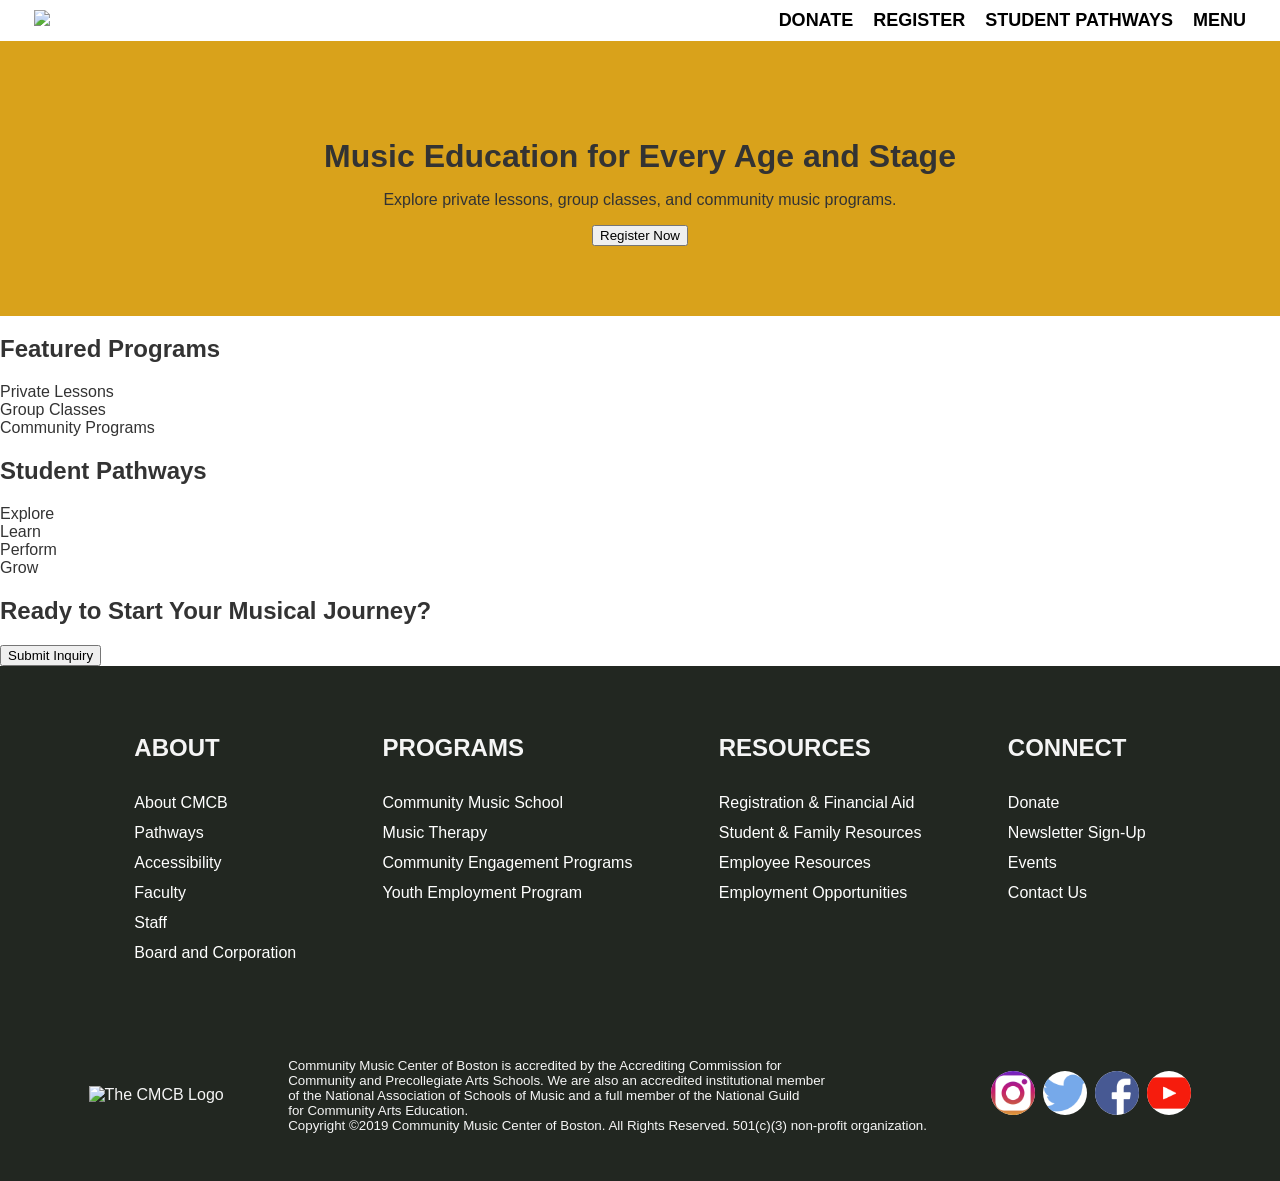
==== index.html @ e3b74921 "removed <" ====
<!DOCTYPE html>
<html lang="en">

<head>
  <meta charset="UTF-8">
  <meta name="viewport" content="width=device-width, initial-scale=1.0">
  <link rel="stylesheet" href="./style.css">
  <link rel="stylesheet" href="./common.css">

  <nav class="nav" id="nav">
    <a href="#home"> <img id="logo" src="https://cmcb.org/wp-content/uploads/2020/09/cmcb-logo-black.svg"></a>

    <div id="nav-btns">
      <a href="#menu-item-1">Donate</a>
      <a href="#menu-item-2">Register</a>
      <a href="#menu-item-3">Student Pathways</a>
      <a href="#menu-item-3">Menu</a>

      <a href="#" id="menu-toggle">
        <div class="menu-toggle__bar1"></div>
        <div class="menu-toggle__bar2"></div>
        <div class="menu-toggle__bar3"></div>
      </a>
      <script src="script.js"></script>

    </div>
    </nav>

    <header class="hero">
      <h2>Music Education for Every Age and Stage</h2>
      <p>Explore private lessons, group classes, and community music programs.</p>
      <button>Register Now</button>
    </header>

    <section class="programs">
      <h2>Featured Programs</h2>
      <div class="card-container">
        <div class="card">Private Lessons</div>
        <div class="card">Group Classes</div>
        <div class="card">Community Programs</div>
      </div>
    </section>

    <section class="pathways">
      <h2>Student Pathways</h2>
      <div class="card-container">
        <div class="card">Explore</div>
        <div class="card">Learn</div>
        <div class="card">Perform</div>
        <div class="card">Grow</div>
      </div>
    </section>

    <section class="cta">
      <h2>Ready to Start Your Musical Journey?</h2>
      <button>Submit Inquiry</button>
    </section>

    <footer>
    <div id="more-links">
      <div id="about-section">
        <h2> About </h2>
        <a href="https://cmcb.org/about/"> About CMCB </a>
        <a href="https://cmcb.org/student-pathways/"> Pathways </a>
        <a href="https://cmcb.org/about/accessibility/"> Accessibility </a>
        <a href="https://cmcb.org/about/faculty-staff/"> Faculty </a>
        <a href="https://cmcb.org/about/staff/"> Staff </a>
        <a href="https://cmcb.org/about/board-and-corporation/"> Board and Corporation </a>
      </div>
      <div id="programs-section">
        <h2> Programs </h2>
        <a href="https://cmcb.org/community-music-school/"> Community Music School </a>
        <a href="https://cmcb.org/programs/music-therapy/"> Music Therapy </a>
        <a href="https://cmcb.org/community-engagement-programs/"> Community Engagement Programs </a>
        <a href="https://cmcb.org/about/youth-employment-program/"> Youth Employment Program </a>

      </div>
      <div id="resources-section">
        <h2> Resources </h2>
        <a href="https://cmcb.org/how-to-register/"> Registration & Financial Aid </a>
        <a href="https://cmcb.org/student-resources/"> Student & Family Resources </a>
        <a href="https://cmcb.org/employee-resources/"> Employee Resources </a>
        <a href="https://cmcb.org/about/employment-opportunities/"> Employment Opportunities </a>

      </div>
      <div id="connect-section">
        <h2> Connect </h2>
        <a href="https://cmcb.org/donate/"> Donate </a>
        <a href="https://cmcb.org/sign-up-for-updates/"> Newsletter Sign-Up </a>
        <a href="https://cmcb.org/events/"> Events </a>
        <a href="#"> Contact Us </a>

      </div>
    </div>

    <div id="credits">

      <img src="https://cmcb.org/wp-content/uploads/2020/04/cmcb-logo-small.svg" alt="The CMCB Logo">

      <small> Community Music Center of Boston is accredited by the Accrediting Commission for <br>
        Community and Precollegiate Arts Schools. We are also an accredited institutional member<br>
        of the National Association of Schools of Music and a full member of the National Guild <br>
        for Community Arts Education. <br>Copyright ©2019 Community Music Center of Boston.
        All Rights Reserved. 501(c)(3) non-profit organization.
      </small>

      <div id="socials">
        <a href="https://www.instagram.com/communitymusiccenterofboston/"><img id="social-img"
            src="/media/instagram.png"></a>
        <a href="https://twitter.com/cmcbdotorg"><img id="social-img" src="/media/twitter.png"> </a>
        <a href="https://www.facebook.com/communitymusiccenter/"><img id="social-img" src="/media/facebook.png"></a>
        <a href="https://www.youtube.com/channel/UCOcVkq0OgqxA2od_qHH-iSg"><img id="social-img"
            src="/media/youtube.png"></a>
      </div>
    </div>
  </footer>

    <title>Document</title>
</head>

<body>

</body>
</html>
---- style.css ----
body {
  margin: 0;
  font-family: Arial, sans-serif;
  color: #333;
  background-color: white;
}

/* Hero Section */
.hero {
  background-color: #D9A21B;
  text-align: center;
  padding: 70px 20px;
}

.hero h2 {
  font-size: 32px;
  margin-bottom: 15px;
}
---- common.css ----
/* nav bar */
#logo {
  width: 353px;
}

.nav {
  padding: 0px 24px;
  overflow: hidden;
  display: flex;
  justify-content: space-between;
  align-items: center;
}

#nav-btns {
  display: flex;
}

.nav a {
  float: left;
  margin: 10px;
  display: block;
  color: black;
  text-decoration: none;
  font-weight: bold;
  text-transform: uppercase;
  font-size: large;
}

.nav #menu-toggle {
  display: none;
}

/* footer */
footer {
  background-color: #222721;
  color: whitesmoke;
  padding: 48px;
  display: flex;
  flex-direction: column;
  gap: 96px;
}

#more-links {
  display: flex;
  flex-direction: row;
  justify-content: space-evenly;
}

#more-links h2 {
  text-transform: uppercase;
}

#more-links a {
  text-decoration: none;
  color: white;
}

#about-section,
#programs-section,
#resources-section,
#connect-section {
  display: flex;
  flex-direction: column;
  gap: 12px
}

#credits {
  display: flex;
  justify-content: space-evenly;
  align-items: center;
  gap: 24px;
}

#socials {
  display: flex;
  gap: 8px;
}

#social-img {
  width: 44px;
  height: 44px;
  object-fit: scale-down;
  border-radius: 100px;
  background-color: white;
}
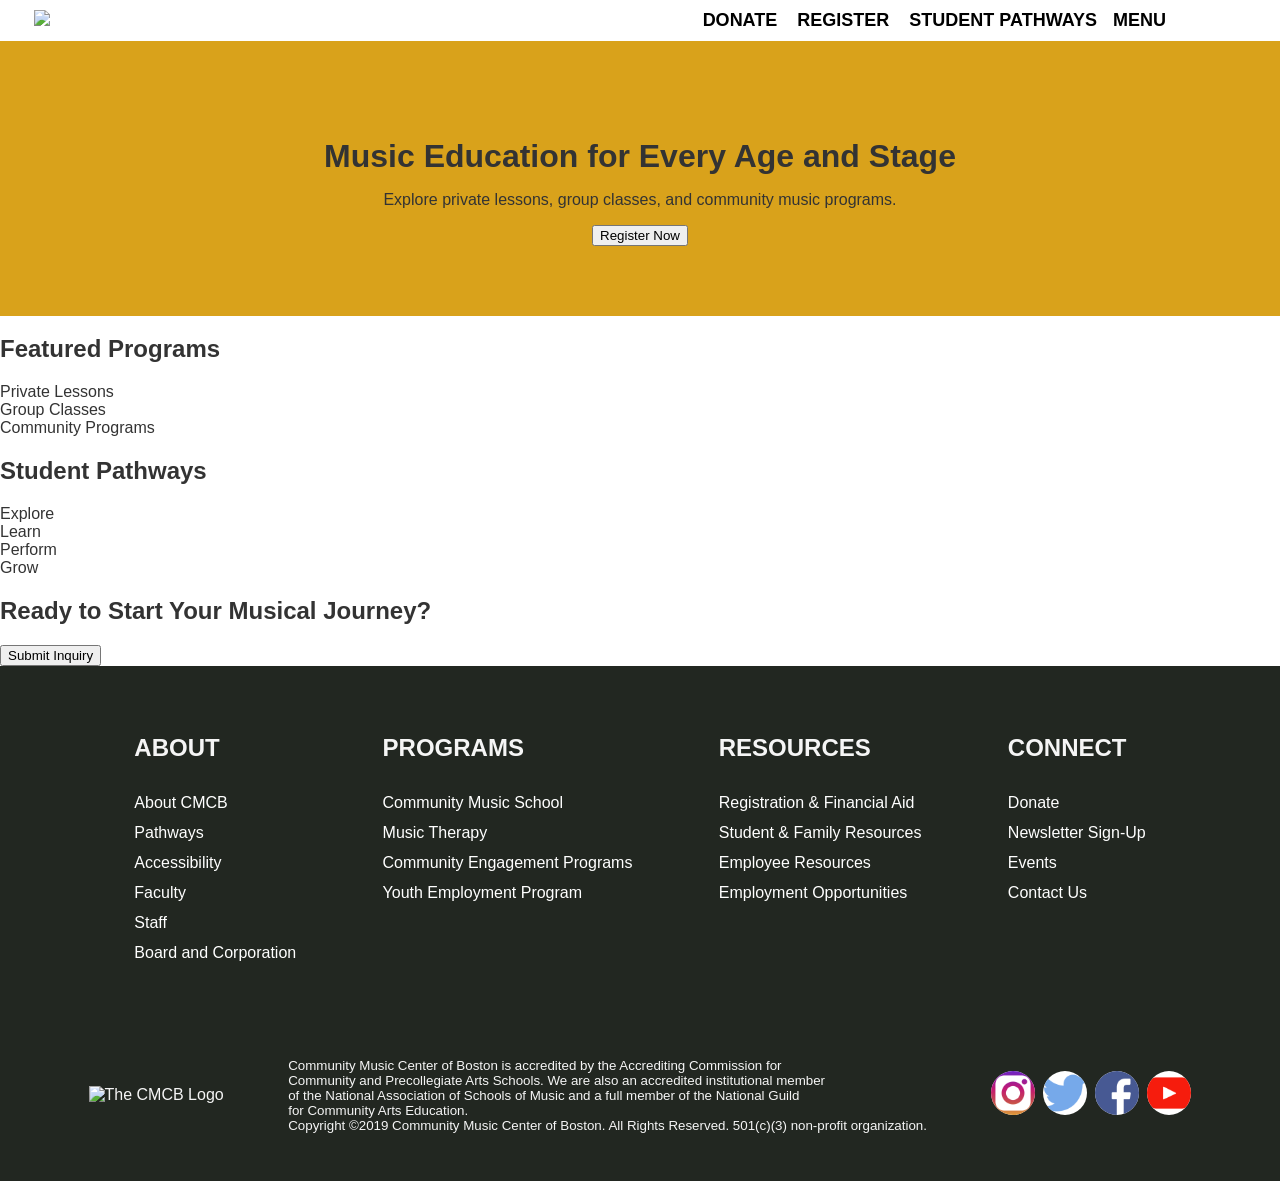
==== commit 79bb393a: "updated navbar to include pop-up menu, updated index.html, script.js, and style sheets" ====
--- a/index.html
+++ b/index.html
@@ -8,55 +8,69 @@
   <link rel="stylesheet" href="./common.css">
 
   <nav class="nav" id="nav">
-    <a href="#home"> <img id="logo" src="https://cmcb.org/wp-content/uploads/2020/09/cmcb-logo-black.svg"></a>
+    <a href="index.html"> <img id="logo" src="https://cmcb.org/wp-content/uploads/2020/09/cmcb-logo-black.svg"></a>
 
     <div id="nav-btns">
-      <a href="#menu-item-1">Donate</a>
-      <a href="#menu-item-2">Register</a>
-      <a href="#menu-item-3">Student Pathways</a>
-      <a href="#menu-item-3">Menu</a>
+      <a href="https://cmcb.org/donate/" target="_blank">Donate</a>
+      <a href="https://cmcb.org/community-music-school/" target="_blank">Register</a>
+      <a href="https://cmcb.org/student-pathways/" target="_blank">Student Pathways</a>
 
-      <a href="#" id="menu-toggle">
+      <!-- Desktop Menu Button-->
+      <button id="desktop-menu-toggle" class="desktop-menu-btn">Menu</button>
+
+      <!--Mobile Menu Button-->
+      <button id="mobile-menu-toggle" class="hamburger">
         <div class="menu-toggle__bar1"></div>
         <div class="menu-toggle__bar2"></div>
         <div class="menu-toggle__bar3"></div>
-      </a>
-      <script src="script.js"></script>
+      </button>
+    </div>
+  </nav>
 
+  <!--Pop-Up Navigation-->
+  <div id="pop-up-menu">
+    <a href="https://cmcb.org/about/">About</a>
+
+    <a href="https://cmcb.org/community-music-school/">Programs</a>
+
+    <a href="https://cmcb.org/events/">Events</a>
+
+    <a href="contact.html">Connect</a>
+
+    <a href="https://cmcb.org/donate/">Support</a>
+  </div>
+
+  <header class="hero">
+    <h2>Music Education for Every Age and Stage</h2>
+    <p>Explore private lessons, group classes, and community music programs.</p>
+    <button>Register Now</button>
+  </header>
+
+  <section class="programs">
+    <h2>Featured Programs</h2>
+    <div class="card-container">
+      <div class="card">Private Lessons</div>
+      <div class="card">Group Classes</div>
+      <div class="card">Community Programs</div>
     </div>
-    </nav>
+  </section>
 
-    <header class="hero">
-      <h2>Music Education for Every Age and Stage</h2>
-      <p>Explore private lessons, group classes, and community music programs.</p>
-      <button>Register Now</button>
-    </header>
+  <section class="pathways">
+    <h2>Student Pathways</h2>
+    <div class="card-container">
+      <div class="card">Explore</div>
+      <div class="card">Learn</div>
+      <div class="card">Perform</div>
+      <div class="card">Grow</div>
+    </div>
+  </section>
 
-    <section class="programs">
-      <h2>Featured Programs</h2>
-      <div class="card-container">
-        <div class="card">Private Lessons</div>
-        <div class="card">Group Classes</div>
-        <div class="card">Community Programs</div>
-      </div>
-    </section>
+  <section class="cta">
+    <h2>Ready to Start Your Musical Journey?</h2>
+    <button>Submit Inquiry</button>
+  </section>
 
-    <section class="pathways">
-      <h2>Student Pathways</h2>
-      <div class="card-container">
-        <div class="card">Explore</div>
-        <div class="card">Learn</div>
-        <div class="card">Perform</div>
-        <div class="card">Grow</div>
-      </div>
-    </section>
-
-    <section class="cta">
-      <h2>Ready to Start Your Musical Journey?</h2>
-      <button>Submit Inquiry</button>
-    </section>
-
-    <footer>
+  <footer>
     <div id="more-links">
       <div id="about-section">
         <h2> About </h2>
@@ -114,11 +128,14 @@
       </div>
     </div>
   </footer>
+  <script src="script.js"></script>
 
-    <title>Document</title>
+
+  <title>Document</title>
 </head>
 
 <body>
 
 </body>
+
 </html>
--- a/common.css
+++ b/common.css
@@ -9,6 +9,7 @@
   display: flex;
   justify-content: space-between;
   align-items: center;
+  margin-right: 72px;
 }
 
 #nav-btns {
@@ -26,8 +27,61 @@
   font-size: large;
 }
 
-.nav #menu-toggle {
-  display: none;
+.nav a:hover {
+  color: #0d7fc0;
+}
+
+#desktop-menu-toggle {
+  display: block;
+  background: none;
+  border: none;
+  font-size: large;
+  font-weight: bold;
+  text-transform: uppercase;
+  cursor: pointer;
+}
+
+#mobile-menu-toggle {
+  display: block;
+  background: none;
+  border: none;
+  cursor: pointer;
+}
+
+/* Popup menu */
+#pop-up-menu {
+  position: fixed;
+  top: 90px;
+  right: 20px;
+  width: 240px;
+  background: white;
+  box-shadow: 0 8px 20px rgba(0,0,0,.2);
+  display: flex;
+  flex-direction: column;
+  padding: 20px;
+  gap: 16px;
+  z-index: 1000;
+  opacity: 0;
+  visibility: hidden;
+  transform: translateY(-10px);
+  transition: all .3s ease;
+}
+
+#pop-up-menu.open {
+  opacity: 1;
+  visibility: visible;
+  transform: translateY(0);
+}
+
+#pop-up-menu a {
+  text-decoration: none;
+  color: black;
+  font-weight: bold;
+  text-transform: uppercase;
+}
+
+#pop-up-menu a:hover {
+  color: #0d7fc0;
 }
 
 /* footer */
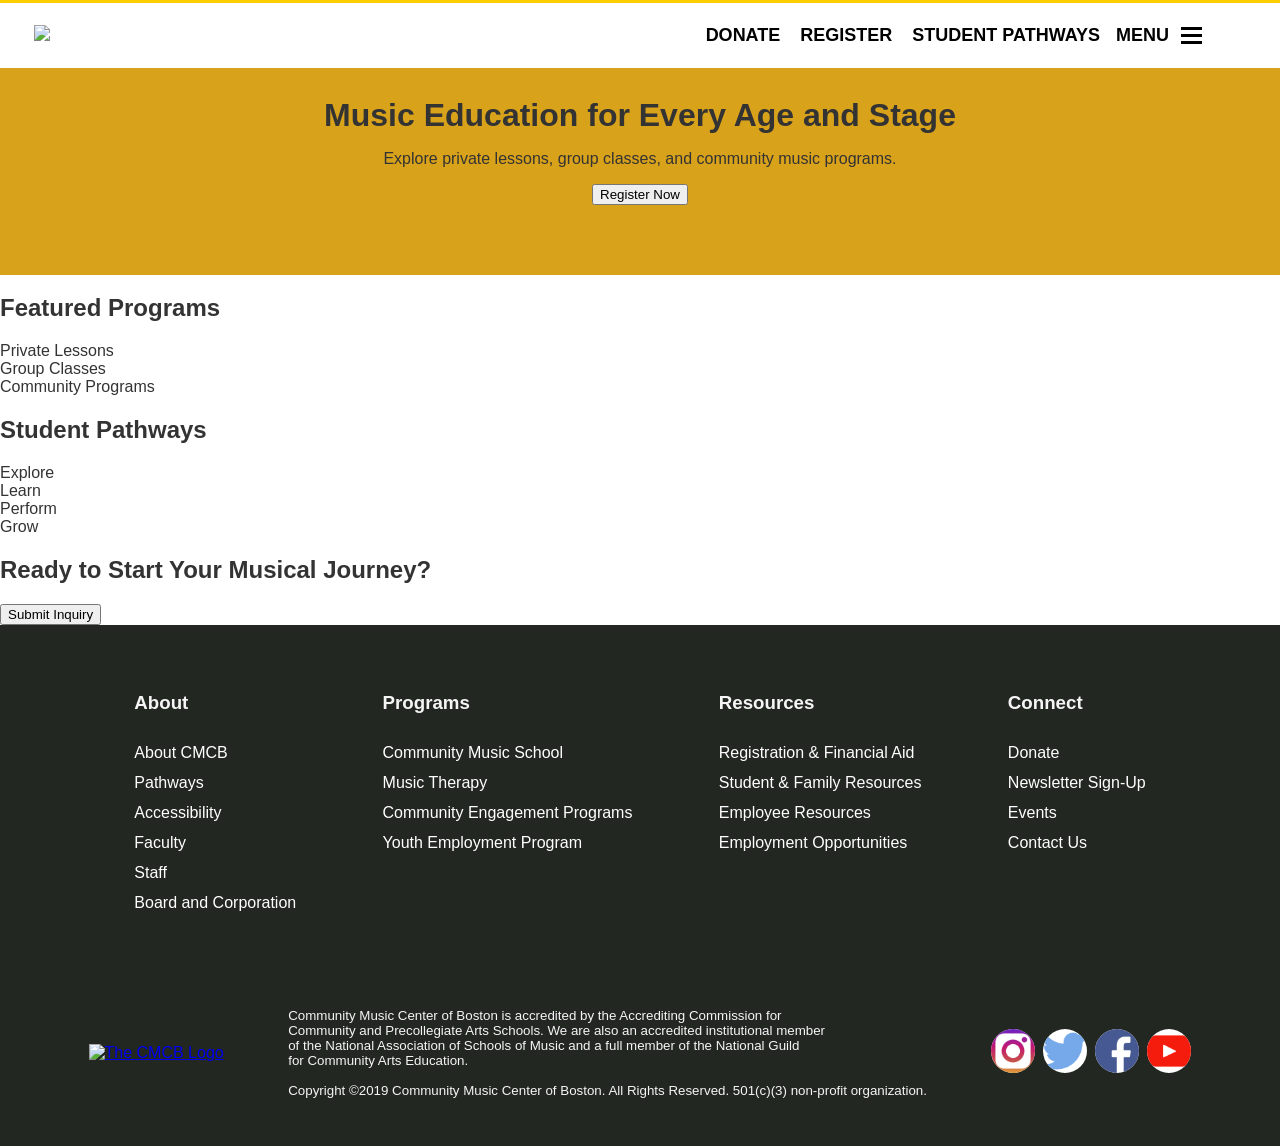
==== commit 0bc7368d: "completed header.js and footer.js, added components to index.html and contact.html, deleted code fro" ====
--- a/index.html
+++ b/index.html
@@ -6,39 +6,14 @@
   <meta name="viewport" content="width=device-width, initial-scale=1.0">
   <link rel="stylesheet" href="./style.css">
   <link rel="stylesheet" href="./common.css">
+  <script src="components/header.js" type="text/javascript" defer></script>
+  <script src="components/footer.js" type="text/javascript" defer></script>
+  <title>Community Music Center of Boston | CMCB</title>
+</head>
 
-  <nav class="nav" id="nav">
-    <a href="index.html"> <img id="logo" src="https://cmcb.org/wp-content/uploads/2020/09/cmcb-logo-black.svg"></a>
+<body>
 
-    <div id="nav-btns">
-      <a href="https://cmcb.org/donate/" target="_blank">Donate</a>
-      <a href="https://cmcb.org/community-music-school/" target="_blank">Register</a>
-      <a href="https://cmcb.org/student-pathways/" target="_blank">Student Pathways</a>
-
-      <!-- Desktop Menu Button-->
-      <button id="desktop-menu-toggle" class="desktop-menu-btn">Menu</button>
-
-      <!--Mobile Menu Button-->
-      <button id="mobile-menu-toggle" class="hamburger">
-        <div class="menu-toggle__bar1"></div>
-        <div class="menu-toggle__bar2"></div>
-        <div class="menu-toggle__bar3"></div>
-      </button>
-    </div>
-  </nav>
-
-  <!--Pop-Up Navigation-->
-  <div id="pop-up-menu">
-    <a href="https://cmcb.org/about/">About</a>
-
-    <a href="https://cmcb.org/community-music-school/">Programs</a>
-
-    <a href="https://cmcb.org/events/">Events</a>
-
-    <a href="contact.html">Connect</a>
-
-    <a href="https://cmcb.org/donate/">Support</a>
-  </div>
+  <header-component></header-component>
 
   <header class="hero">
     <h2>Music Education for Every Age and Stage</h2>
@@ -70,72 +45,9 @@
     <button>Submit Inquiry</button>
   </section>
 
-  <footer>
-    <div id="more-links">
-      <div id="about-section">
-        <h2> About </h2>
-        <a href="https://cmcb.org/about/"> About CMCB </a>
-        <a href="https://cmcb.org/student-pathways/"> Pathways </a>
-        <a href="https://cmcb.org/about/accessibility/"> Accessibility </a>
-        <a href="https://cmcb.org/about/faculty-staff/"> Faculty </a>
-        <a href="https://cmcb.org/about/staff/"> Staff </a>
-        <a href="https://cmcb.org/about/board-and-corporation/"> Board and Corporation </a>
-      </div>
-      <div id="programs-section">
-        <h2> Programs </h2>
-        <a href="https://cmcb.org/community-music-school/"> Community Music School </a>
-        <a href="https://cmcb.org/programs/music-therapy/"> Music Therapy </a>
-        <a href="https://cmcb.org/community-engagement-programs/"> Community Engagement Programs </a>
-        <a href="https://cmcb.org/about/youth-employment-program/"> Youth Employment Program </a>
 
-      </div>
-      <div id="resources-section">
-        <h2> Resources </h2>
-        <a href="https://cmcb.org/how-to-register/"> Registration & Financial Aid </a>
-        <a href="https://cmcb.org/student-resources/"> Student & Family Resources </a>
-        <a href="https://cmcb.org/employee-resources/"> Employee Resources </a>
-        <a href="https://cmcb.org/about/employment-opportunities/"> Employment Opportunities </a>
-
-      </div>
-      <div id="connect-section">
-        <h2> Connect </h2>
-        <a href="https://cmcb.org/donate/"> Donate </a>
-        <a href="https://cmcb.org/sign-up-for-updates/"> Newsletter Sign-Up </a>
-        <a href="https://cmcb.org/events/"> Events </a>
-        <a href="#"> Contact Us </a>
-
-      </div>
-    </div>
-
-    <div id="credits">
-
-      <img src="https://cmcb.org/wp-content/uploads/2020/04/cmcb-logo-small.svg" alt="The CMCB Logo">
-
-      <small> Community Music Center of Boston is accredited by the Accrediting Commission for <br>
-        Community and Precollegiate Arts Schools. We are also an accredited institutional member<br>
-        of the National Association of Schools of Music and a full member of the National Guild <br>
-        for Community Arts Education. <br>Copyright ©2019 Community Music Center of Boston.
-        All Rights Reserved. 501(c)(3) non-profit organization.
-      </small>
-
-      <div id="socials">
-        <a href="https://www.instagram.com/communitymusiccenterofboston/"><img id="social-img"
-            src="/media/instagram.png"></a>
-        <a href="https://twitter.com/cmcbdotorg"><img id="social-img" src="/media/twitter.png"> </a>
-        <a href="https://www.facebook.com/communitymusiccenter/"><img id="social-img" src="/media/facebook.png"></a>
-        <a href="https://www.youtube.com/channel/UCOcVkq0OgqxA2od_qHH-iSg"><img id="social-img"
-            src="/media/youtube.png"></a>
-      </div>
-    </div>
-  </footer>
   <script src="script.js"></script>
-
-
-  <title>Document</title>
-</head>
-
-<body>
-
+  <footer-component></footer-component>
 </body>
 
 </html>
--- a/common.css
+++ b/common.css
@@ -4,12 +4,18 @@
 }
 
 .nav {
-  padding: 0px 24px;
+  padding: 12px 24px;
+  padding-right: 72px;
   overflow: hidden;
   display: flex;
   justify-content: space-between;
   align-items: center;
-  margin-right: 72px;
+  border-top: 3px solid #ffcd00;
+  position: fixed;
+  left: 0;
+  right: 0;
+  z-index: 100;
+  background-color: white;
 }
 
 #nav-btns {
@@ -55,7 +61,7 @@
   right: 20px;
   width: 240px;
   background: white;
-  box-shadow: 0 8px 20px rgba(0,0,0,.2);
+  box-shadow: 0 8px 20px rgba(0, 0, 0, .2);
   display: flex;
   flex-direction: column;
   padding: 20px;
@@ -80,8 +86,21 @@
   text-transform: uppercase;
 }
 
+#desktop-menu-toggle:hover,
+#mobile-menu-toggle:hover,
 #pop-up-menu a:hover {
   color: #0d7fc0;
+}
+
+details {
+  display: flex;
+  flex-direction: column;
+  gap: 12px;
+}
+
+details a {
+  display: flex;
+  flex-direction: row;
 }
 
 /* footer */
@@ -136,4 +155,56 @@
   object-fit: scale-down;
   border-radius: 100px;
   background-color: white;
+}
+
+/* media queries */
+@media screen and (max-width: 600px) {
+
+  body,
+  nav,
+  #nav-btns,
+  footer,
+  #more-links,
+  #credits {
+    display: flex;
+    flex-direction: column;
+    justify-content: center;
+    align-items: center;
+    text-align: center;
+  }
+
+
+  #desktop-menu-toggle {
+    display: none;
+  }
+
+  #mobile-menu-toggle {
+    display: block;
+  }
+
+  #pop-up-menu {
+    top: 180px;
+  }
+}
+
+.menu-toggle__bar1,
+.menu-toggle__bar2,
+.menu-toggle__bar3 {
+  width: 21px;
+  height: 3px;
+  background-color: #000000;
+  margin: 4px 0;
+  transition: 0.3s;
+}
+
+.menu-toggle--open .menu-toggle__bar1 {
+  transform: translate(0, 7px) rotate(-45deg);
+}
+
+.menu-toggle--open .menu-toggle__bar2 {
+  opacity: 0;
+}
+
+.menu-toggle--open .menu-toggle__bar3 {
+  transform: translate(0, -7px) rotate(45deg);
 }
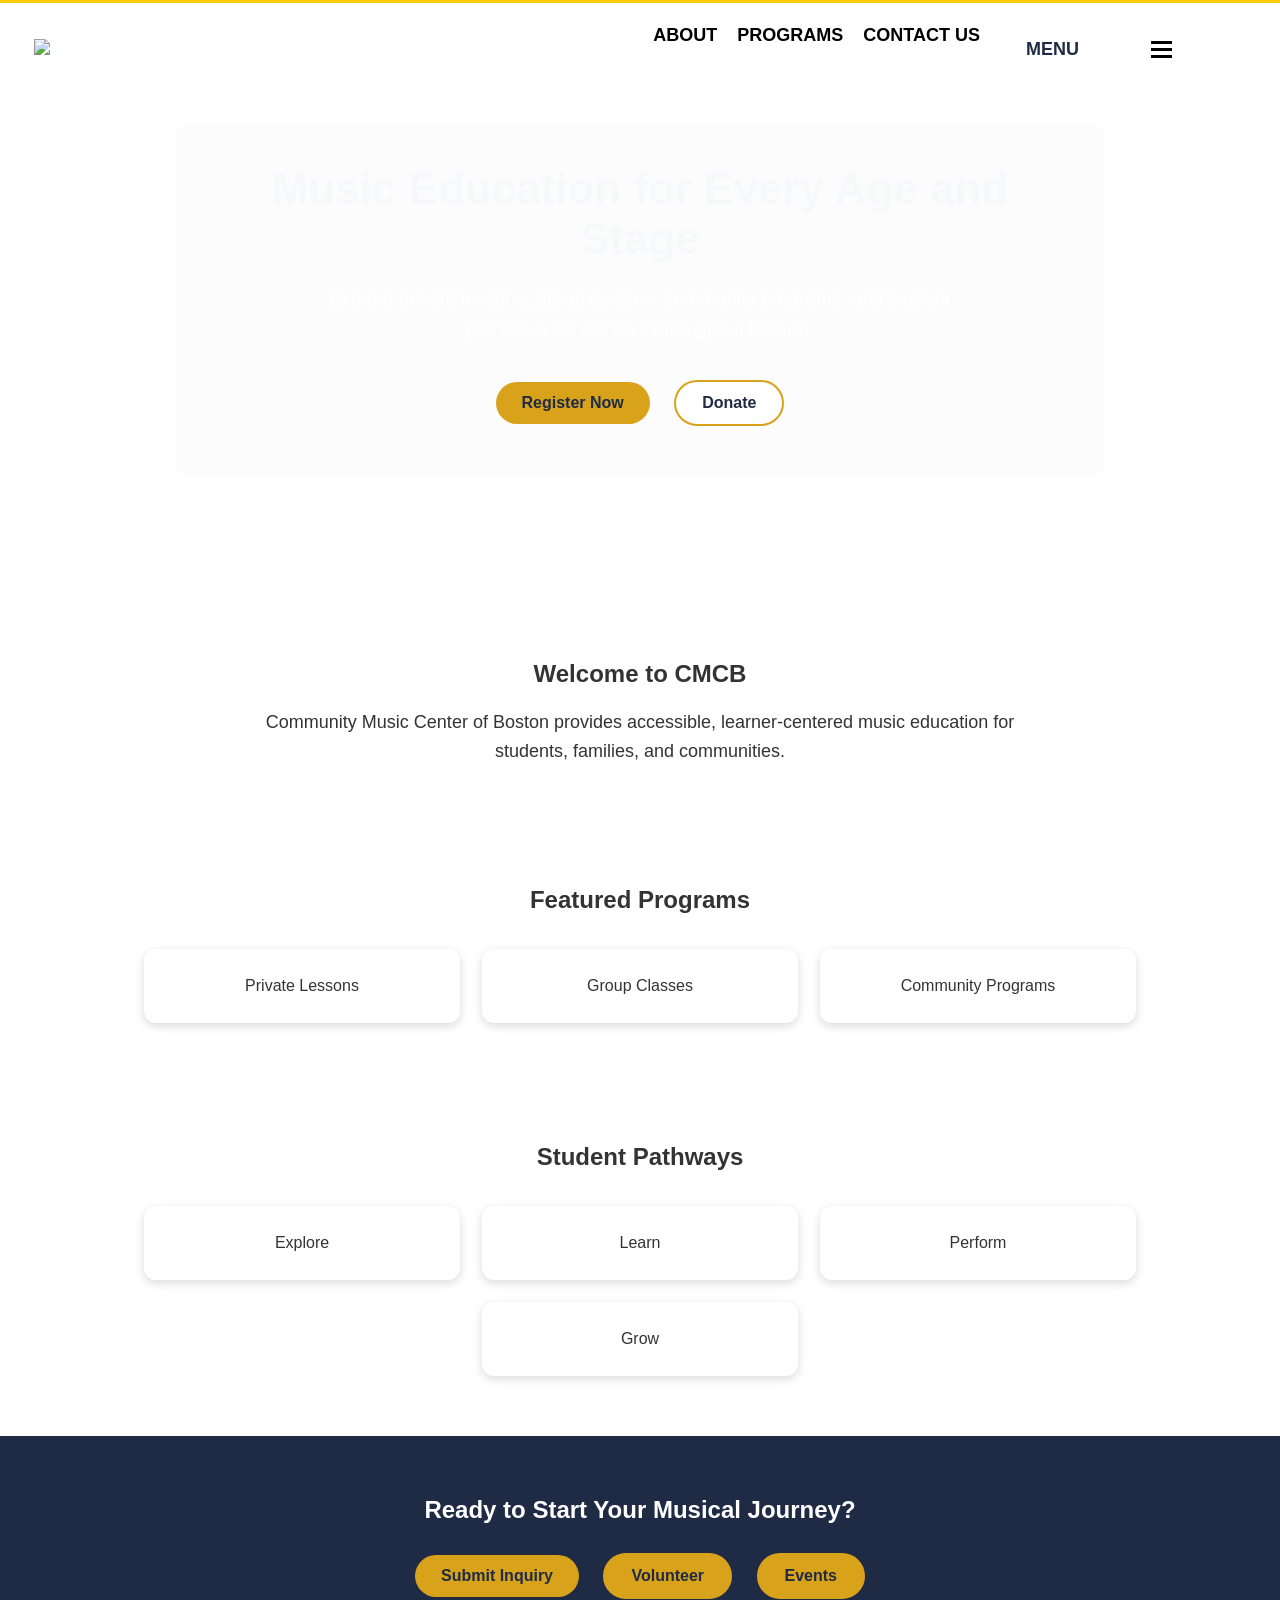
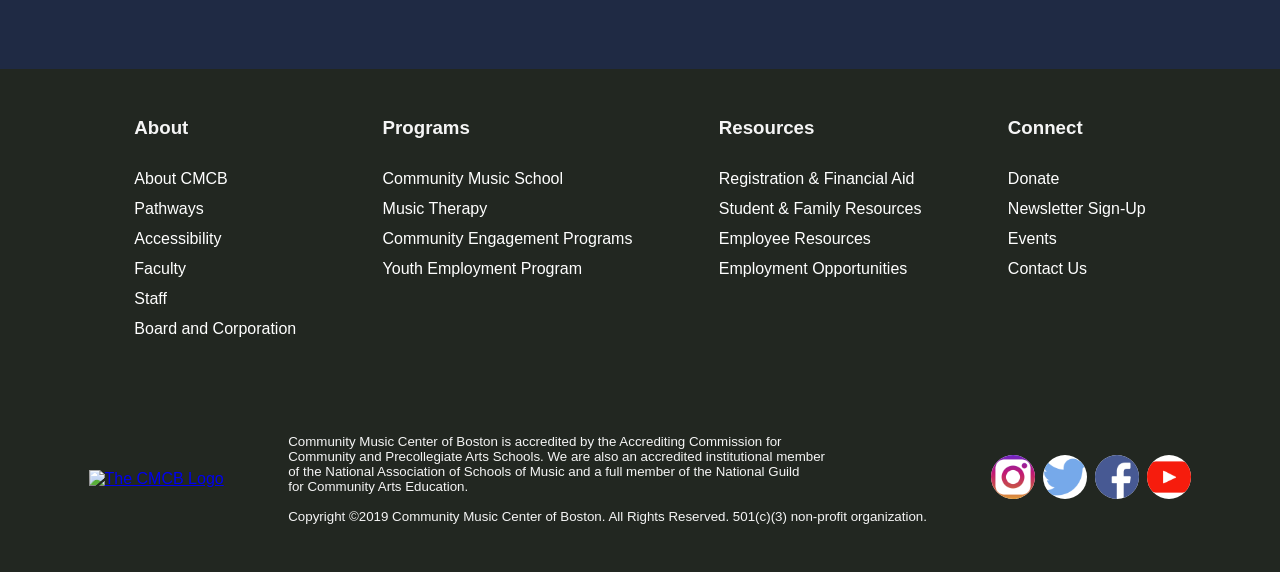
==== commit a3eca6e1: "I'm updating homepage" ====
--- a/index.html
+++ b/index.html
@@ -15,11 +15,20 @@
 
   <header-component></header-component>
 
-  <header class="hero">
-    <h2>Music Education for Every Age and Stage</h2>
-    <p>Explore private lessons, group classes, and community music programs.</p>
-    <button>Register Now</button>
-  </header>
+  <main>
+  <section class="hero">
+    <div class="hero-content">
+      <h1>Music Education for Every Age and Stage</h1>
+      <p>Explore private lessons, group classes, community programs, and student pathways for learners throughout Boston.</p>
+      <button id="registerBtn">Register Now</button>
+      <button id="donateBtn" class="secondary-btn">Donate</button>
+    </div>
+  </section>
+
+  <section class="intro">
+    <h2>Welcome to CMCB</h2>
+    <p>Community Music Center of Boston provides accessible, learner-centered music education for students, families, and communities.</p>
+  </section>
 
   <section class="programs">
     <h2>Featured Programs</h2>
@@ -42,8 +51,11 @@
 
   <section class="cta">
     <h2>Ready to Start Your Musical Journey?</h2>
-    <button>Submit Inquiry</button>
+    <button id="inquiryBtn">Submit Inquiry</button>
+    <button id="volunteerBtn" class="secondary-btn">Volunteer</button>
+    <button id="eventsBtn" class="secondary-btn">Events</button>
   </section>
+</main> 
 
 
   <script src="script.js"></script>
--- a/style.css
+++ b/style.css
@@ -1,18 +1,185 @@
+/* Global Styles */
+
 body {
-  margin: 0;
-  font-family: Arial, sans-serif;
-  color: #333;
-  background-color: white;
+    margin: 0;
+    font-family: Arial, sans-serif;
+    color: #333;
+    background-color: white;
+}
+
+main {
+    width: 100%;
+}
+
+h1,
+h2,
+h3 {
+    margin-top: 0;
+}
+
+p {
+    line-height: 1.6;
 }
 
 /* Hero Section */
+
 .hero {
-  background-color: #D9A21B;
-  text-align: center;
-  padding: 70px 20px;
+    background-image: url("media/hero.PNG"); 
+    background-size: cover;
+    background-position: center;
+    background-repeat: no-repeat;
+
+    min-height: 600px;
+
+    display: flex;
+    align-items: center;
+    justify-content: center;
+
+    text-align: center;
+    color: white;
+} 
+
+.hero-content {
+  
+    max-width: 850px;
+    margin: 0 auto;
+    background: rgba(250, 249, 249, 0.45);
+    padding: 40px;
+    border-radius: 12px;
+} 
+
+.hero h1 {
+    font-size: 44px;
+    margin-bottom: 20px;
+    color: #f7f8fb;
 }
 
-.hero h2 {
-  font-size: 32px;
-  margin-bottom: 15px;
+.hero p {
+    font-size: 19px;
+    max-width: 700px;
+    margin: 0 auto 25px auto;
 }
+
+/* Buttons */
+
+button {
+    background-color: #D9A21B;
+    color: #1F2A44;
+    border: none;
+    padding: 12px 26px;
+    margin: 10px;
+    border-radius: 25px;
+    cursor: pointer;
+    font-size: 16px;
+    font-weight: bold;
+}
+
+button:hover {
+    opacity: 0.9;
+}
+
+.secondary-btn {
+    background-color: white;
+    border: 2px solid #D9A21B;
+}
+
+/* Sections */
+
+.intro,
+.programs,
+.pathways,
+.impact,
+.cta {
+    padding: 60px 20px;
+    text-align: center;
+}
+
+.intro p,
+.pathways p,
+.impact p,
+.cta p {
+    max-width: 750px;
+    margin: 0 auto;
+    font-size: 18px;
+}
+
+/* Programs and Pathways Cards */
+
+.card-container {
+    display: flex;
+    justify-content: center;
+    flex-wrap: wrap;
+    gap: 22px;
+    margin-top: 35px;
+}
+
+.card {
+    background-color: white;
+    width: 260px;
+    padding: 28px;
+    border-radius: 12px;
+    box-shadow: 0 3px 10px rgba(0,0,0,0.15);
+}
+
+.card h3 {
+    color: #1F2A44;
+    margin-bottom: 12px;
+}
+
+.card p {
+    font-size: 16px;
+}
+
+/* Impact Section */
+
+.impact {
+    background-color: #f5f5f5;
+}
+
+/* CTA Section */
+
+.cta {
+    background-color: #1F2A44;
+    color: white;
+}
+
+.cta h2 {
+    color: white;
+}
+
+.cta p {
+    margin-bottom: 20px;
+}
+
+.cta button {
+    background-color: #D9A21B;
+    color: #1F2A44;
+}
+
+/* Mobile Responsive */
+
+@media (max-width: 768px) {
+    .hero {
+        padding: 70px 20px;
+    }
+
+    .hero h1 {
+        font-size: 34px;
+    }
+
+    .hero p {
+        font-size: 17px;
+    }
+
+    .card {
+        width: 85%;
+    }
+
+    .intro,
+    .programs,
+    .pathways,
+    .impact,
+    .cta {
+        padding: 45px 18px;
+    }
+} 
--- a/common.css
+++ b/common.css
@@ -1,3 +1,10 @@
+body {
+  margin: 0;
+  font-family: Helvetica, Arial, sans-serif;
+  color: #333;
+  background-color: white;
+}
+
 /* nav bar */
 #logo {
   width: 353px;
@@ -98,6 +105,15 @@
   gap: 12px;
 }
 
+details summary:hover {
+  text-decoration: underline;
+}
+
+details a:hover {
+  transform: scale(1.05);
+  transition: transform .3s ease, color .3s ease;
+}
+
 details a {
   display: flex;
   flex-direction: row;
@@ -128,6 +144,13 @@
   color: white;
 }
 
+#more-links a:hover {
+  text-decoration: underline;
+  transform: scale(1.05);
+  transition: transform .3s ease, color .3s ease;
+  color: white;
+}
+
 #about-section,
 #programs-section,
 #resources-section,
@@ -152,27 +175,22 @@
 #social-img {
   width: 44px;
   height: 44px;
-  object-fit: scale-down;
-  border-radius: 100px;
+  border-radius: 50%;
   background-color: white;
 }
+
 
 /* media queries */
 @media screen and (max-width: 600px) {
 
   body,
   nav,
-  #nav-btns,
   footer,
   #more-links,
   #credits {
     display: flex;
     flex-direction: column;
-    justify-content: center;
-    align-items: center;
-    text-align: center;
-  }
-
+  }
 
   #desktop-menu-toggle {
     display: none;
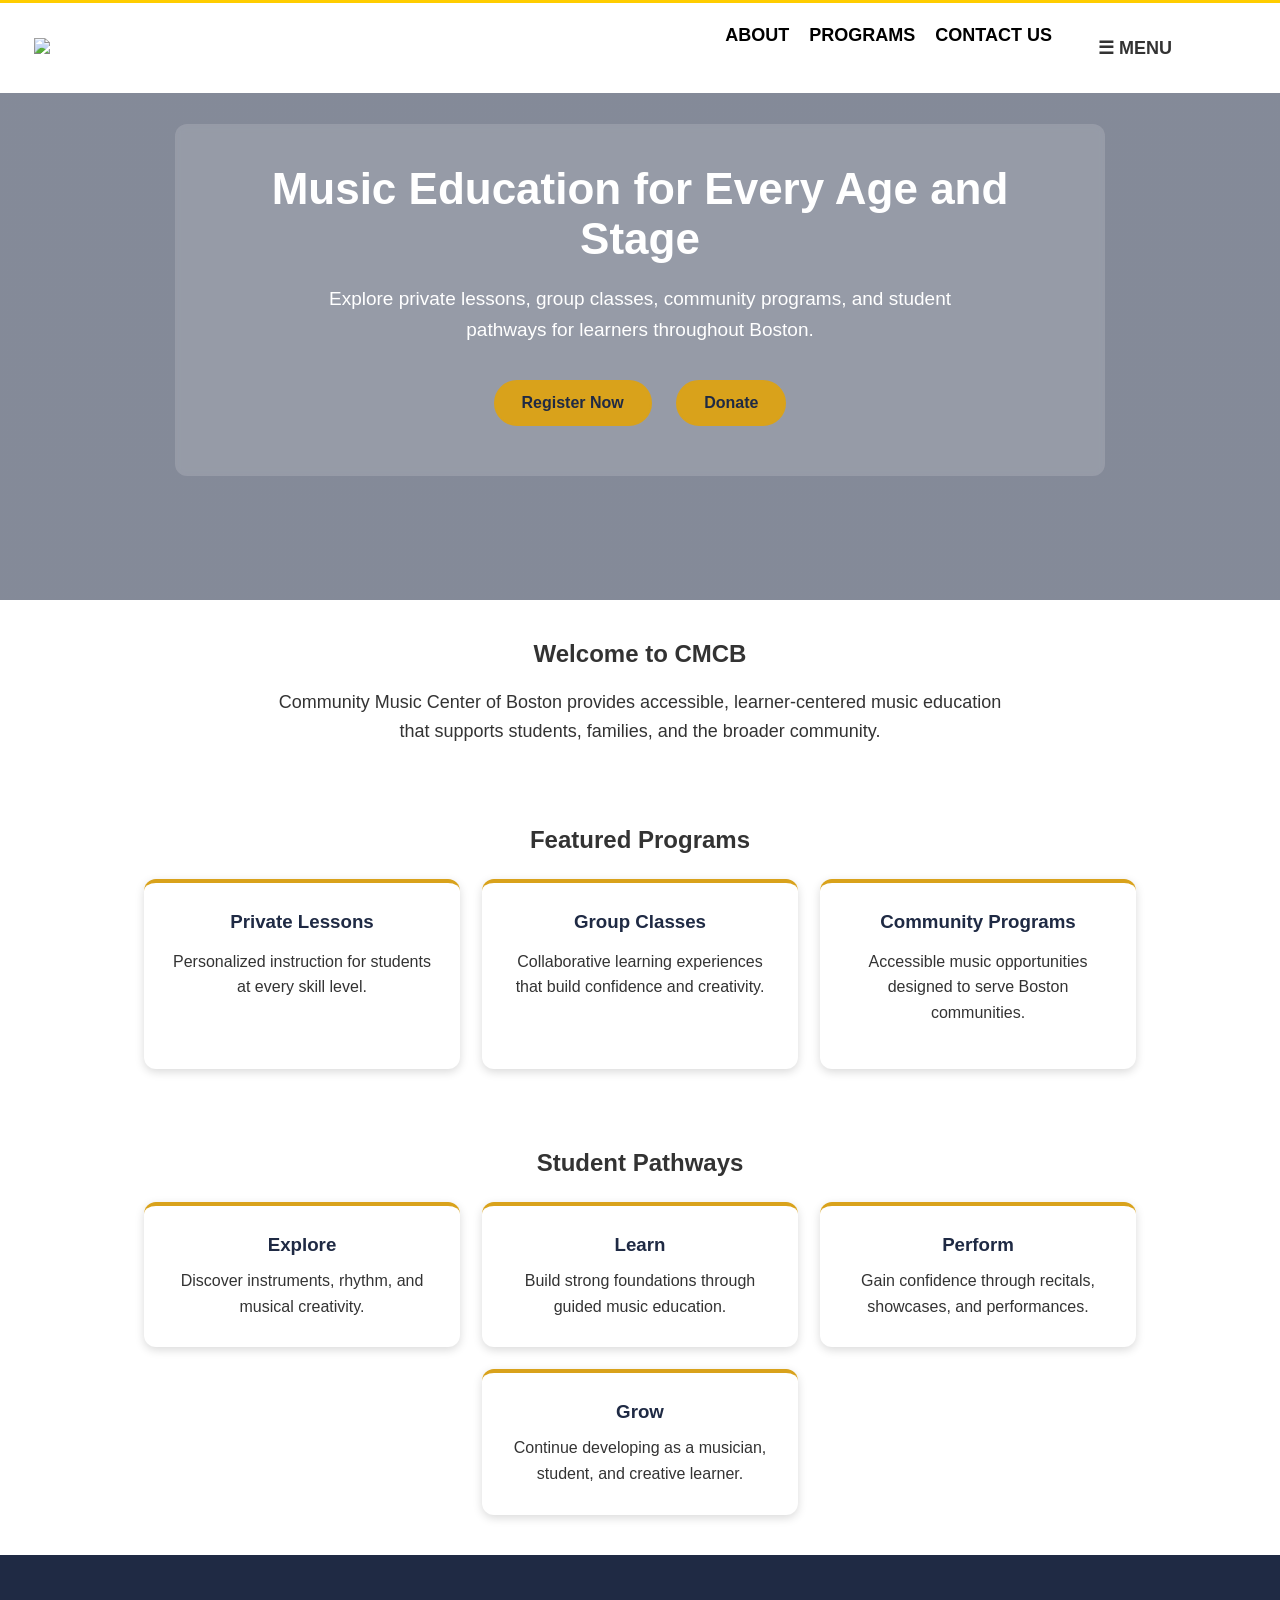
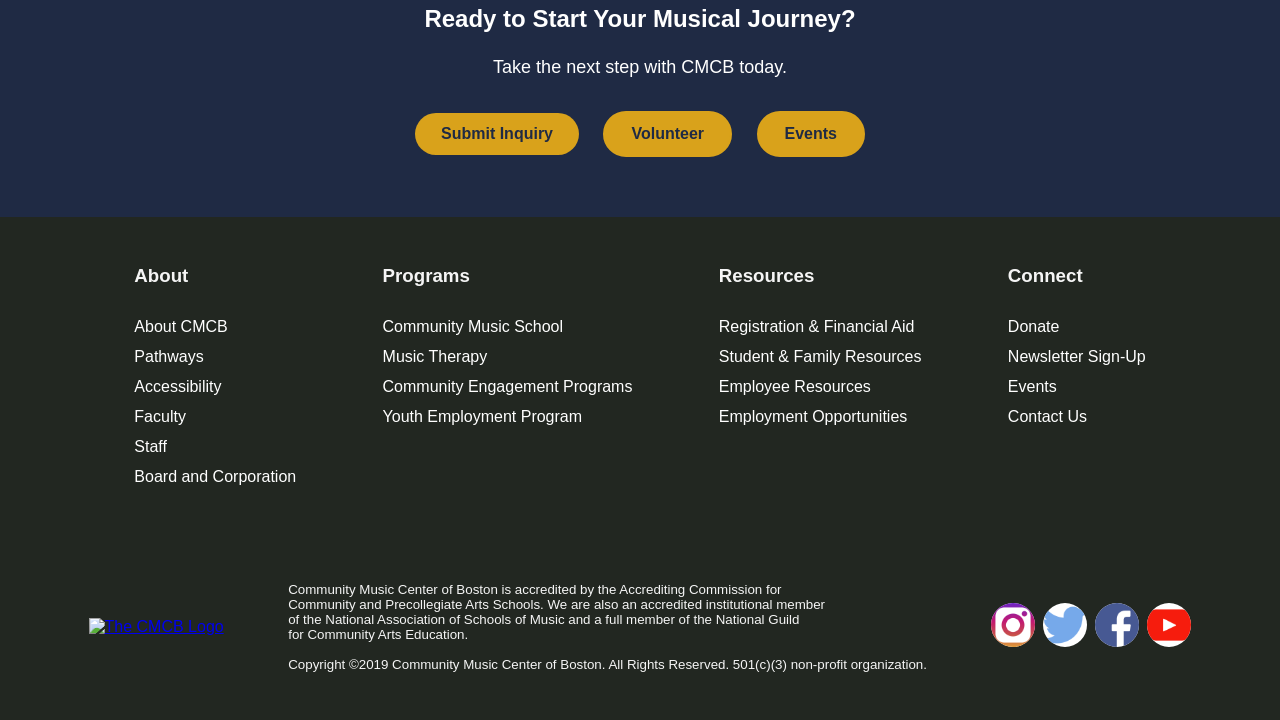
==== commit 3d15cb60: "Final homepage updates and CTA functionality" ====
--- a/index.html
+++ b/index.html
@@ -7,7 +7,11 @@
   <link rel="stylesheet" href="./style.css">
   <link rel="stylesheet" href="./common.css">
   <script src="components/header.js" type="text/javascript" defer></script>
+  
   <script src="components/footer.js" type="text/javascript" defer></script>
+  <script src="script.js" defer></script> 
+
+
   <title>Community Music Center of Boston | CMCB</title>
 </head>
 
@@ -20,37 +24,59 @@
     <div class="hero-content">
       <h1>Music Education for Every Age and Stage</h1>
       <p>Explore private lessons, group classes, community programs, and student pathways for learners throughout Boston.</p>
-      <button id="registerBtn">Register Now</button>
+      <button id="registerBtn" class="secondary-btn">Register Now</button> 
       <button id="donateBtn" class="secondary-btn">Donate</button>
     </div>
   </section>
 
   <section class="intro">
     <h2>Welcome to CMCB</h2>
-    <p>Community Music Center of Boston provides accessible, learner-centered music education for students, families, and communities.</p>
+    <p>Community Music Center of Boston provides accessible, learner-centered music education that supports students, families, and the broader community.</p>
   </section>
 
   <section class="programs">
     <h2>Featured Programs</h2>
     <div class="card-container">
-      <div class="card">Private Lessons</div>
-      <div class="card">Group Classes</div>
-      <div class="card">Community Programs</div>
+      <div class="card">
+        <h3>Private Lessons</h3>
+        <p>Personalized instruction for students at every skill level.</p>
+      </div>
+      <div class="card">
+        <h3>Group Classes</h3>
+        <p>Collaborative learning experiences that build confidence and creativity.</p>
+      </div>
+      <div class="card">
+        <h3>Community Programs</h3>
+        <p>Accessible music opportunities designed to serve Boston communities.</p>
+      </div>
     </div>
   </section>
 
   <section class="pathways">
     <h2>Student Pathways</h2>
     <div class="card-container">
-      <div class="card">Explore</div>
-      <div class="card">Learn</div>
-      <div class="card">Perform</div>
-      <div class="card">Grow</div>
+      <div class="card">
+        <h3>Explore</h3>
+        <p>Discover instruments, rhythm, and musical creativity.</p>
+      </div>
+      <div class="card">
+        <h3>Learn</h3>
+        <p>Build strong foundations through guided music education.</p>
+      </div>
+      <div class="card">
+        <h3>Perform</h3>
+        <p>Gain confidence through recitals, showcases, and performances.</p>
+      </div>
+      <div class="card">
+        <h3>Grow</h3>
+        <p>Continue developing as a musician, student, and creative learner.</p>
+      </div>
     </div>
   </section>
 
   <section class="cta">
     <h2>Ready to Start Your Musical Journey?</h2>
+    <p>Take the next step with CMCB today.</p>
     <button id="inquiryBtn">Submit Inquiry</button>
     <button id="volunteerBtn" class="secondary-btn">Volunteer</button>
     <button id="eventsBtn" class="secondary-btn">Events</button>
@@ -58,8 +84,20 @@
 </main> 
 
 
-  <script src="script.js"></script>
+  
   <footer-component></footer-component>
+  <script>
+  const registerBtn = document.getElementById("registerBtn");
+
+  registerBtn.addEventListener("click", function () {
+    window.open("https://cmcb.asapconnected.com/?org=5521", "_blank");
+  });
+  const donateBtn = document.getElementById("donateBtn");
+
+donateBtn.addEventListener("click", function () {
+  window.open("https://cmcb.org/donate/", "_blank");
+}); 
+</script> 
 </body>
 
 </html>
--- a/style.css
+++ b/style.css
@@ -1,10 +1,19 @@
 /* Global Styles */
+
+b:root {
+  --navy: #1F2A44;
+  --gold: #D9A21B;
+  --gold-hover: #C48F15;
+  --white: #FFFFFF;
+  --text: #333333;
+  --light-gray: #F5F5F5;
+}
 
 body {
     margin: 0;
-    font-family: Arial, sans-serif;
-    color: #333;
-    background-color: white;
+    font-family: "Helvetica Neue", sans-serif;
+    color: var(--text);
+    background-color: var(--white);
 }
 
 main {
@@ -24,7 +33,12 @@
 /* Hero Section */
 
 .hero {
-    background-image: url("media/hero.PNG"); 
+    background-image:
+    linear-gradient(
+        rgba(31,42,68,.55),
+        rgba(31,42,68,.55)
+    ),
+    url("./media/hero.PNG");
     background-size: cover;
     background-position: center;
     background-repeat: no-repeat;
@@ -40,10 +54,10 @@
 } 
 
 .hero-content {
-  
     max-width: 850px;
     margin: 0 auto;
-    background: rgba(250, 249, 249, 0.45);
+    background: rgba(255,255,255,.15);
+    backdrop-filter: blur(4px);
     padding: 40px;
     border-radius: 12px;
 } 
@@ -51,7 +65,8 @@
 .hero h1 {
     font-size: 44px;
     margin-bottom: 20px;
-    color: #f7f8fb;
+    color: white;
+    font-weight: 700;
 }
 
 .hero p {
@@ -63,8 +78,8 @@
 /* Buttons */
 
 button {
-    background-color: #D9A21B;
-    color: #1F2A44;
+    background-color: var(--gold);
+    color: var(--navy);
     border: none;
     padding: 12px 26px;
     margin: 10px;
@@ -75,8 +90,10 @@
 }
 
 button:hover {
-    opacity: 0.9;
-}
+    background-color: var(--gold-hover);
+    transform: translateY(-2px);
+    transition: .3s ease;
+} 
 
 .secondary-btn {
     background-color: white;
@@ -119,8 +136,14 @@
     padding: 28px;
     border-radius: 12px;
     box-shadow: 0 3px 10px rgba(0,0,0,0.15);
-}
-
+    transition: .3s ease;
+}
+.card:hover {
+    transform: translateY(-5px);
+    box-shadow: 0 6px 20px rgba(0,0,0,0.20);
+
+    
+}
 .card h3 {
     color: #1F2A44;
     margin-bottom: 12px;
@@ -183,3 +206,62 @@
         padding: 45px 18px;
     }
 } 
+.secondary-btn {
+  background-color: #D9A21B;
+  color: #1F2A44;
+  border: 2px solid #D9A21B;
+}
+
+.secondary-btn:hover {
+  background-color: #C48F15;
+  border-color: #C48F15;
+}
+
+.intro,
+.programs,
+.pathways {
+  padding: 40px 20px;
+}
+
+.cta {
+  padding: 50px 20px;
+}
+
+.card-container {
+  margin-top: 25px;
+}
+
+.card {
+  border-top: 4px solid #D9A21B;
+} 
+
+#mobile-menu-toggle {
+    display: none;
+}
+
+@media (max-width: 768px) {
+    #mobile-menu-toggle {
+        display: block;
+    }
+
+    #desktop-menu-toggle {
+        display: none;
+    }
+} 
+#mobile-menu-toggle {
+  display: none !important;
+}
+
+#desktop-menu-toggle {
+  display: inline-block !important;
+}
+
+@media (max-width: 768px) {
+  #mobile-menu-toggle {
+    display: block !important;
+  }
+
+  #desktop-menu-toggle {
+    display: none !important;
+  }
+} 
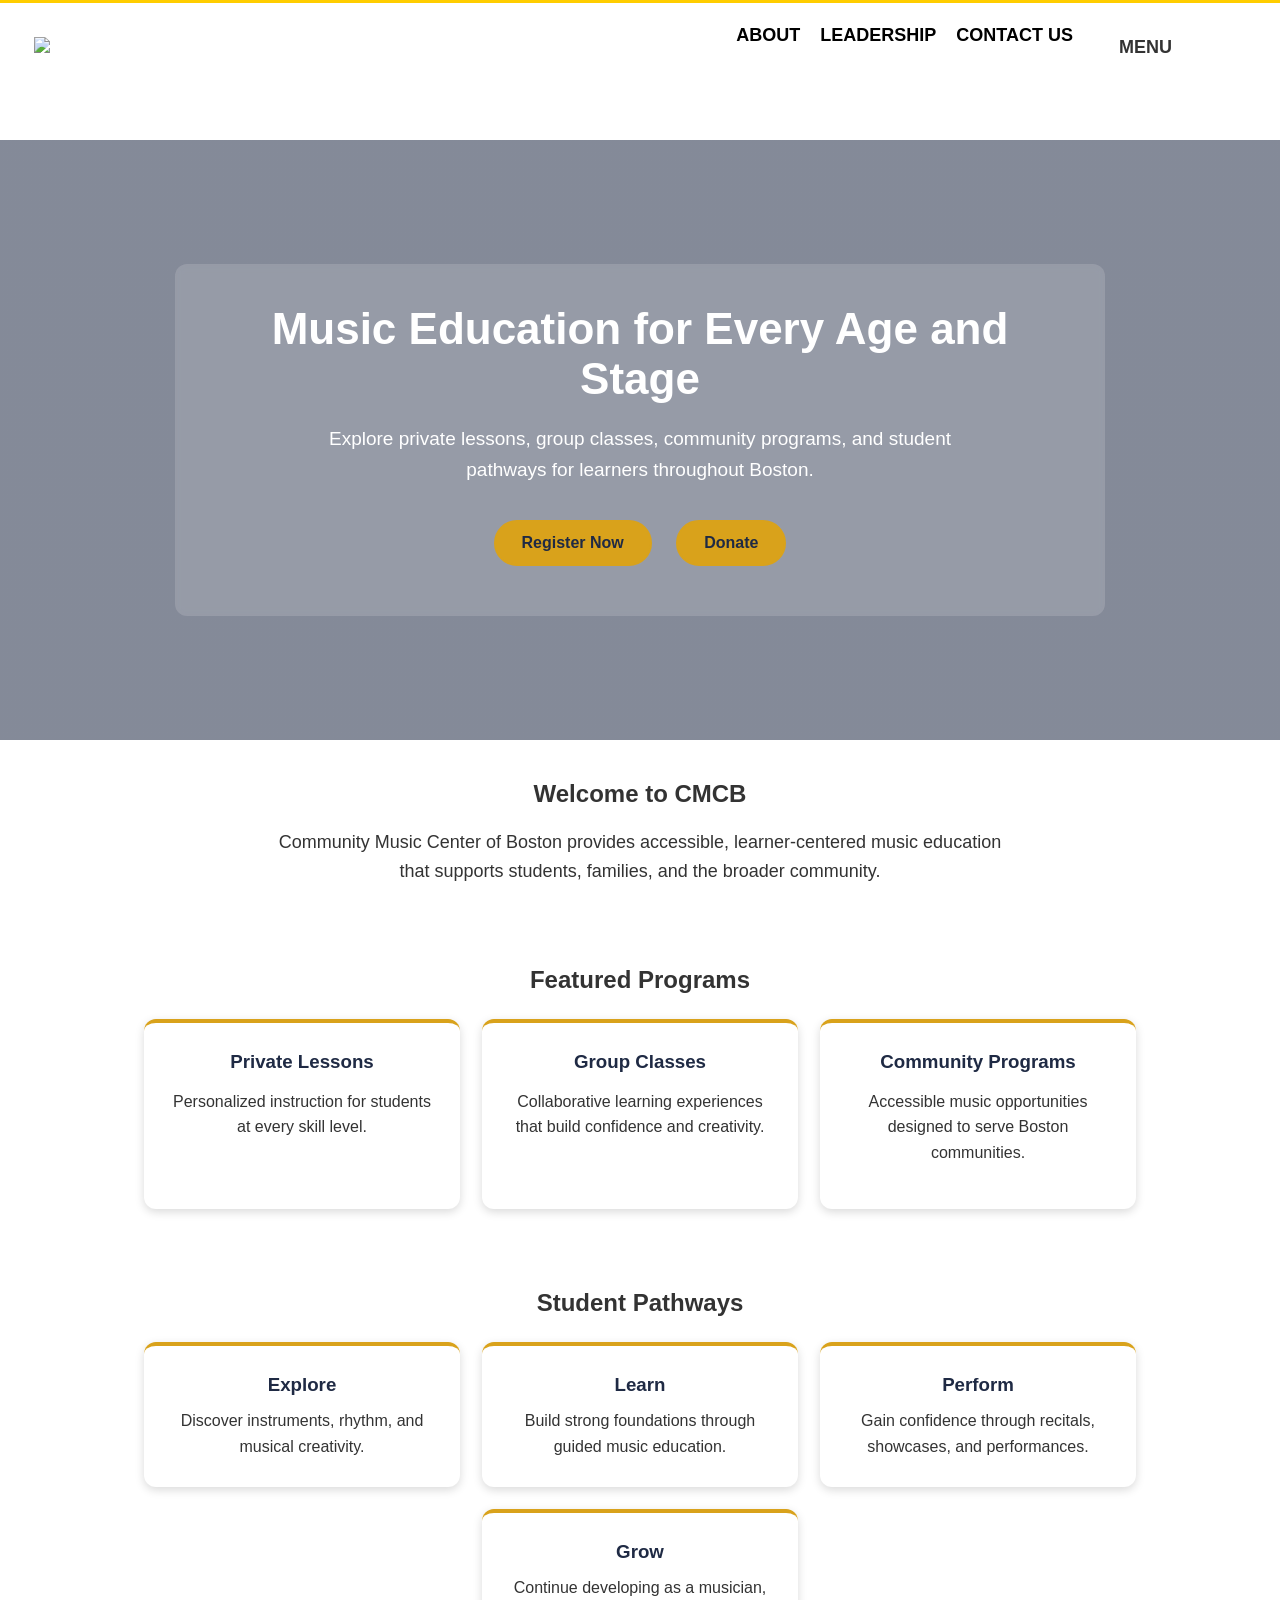
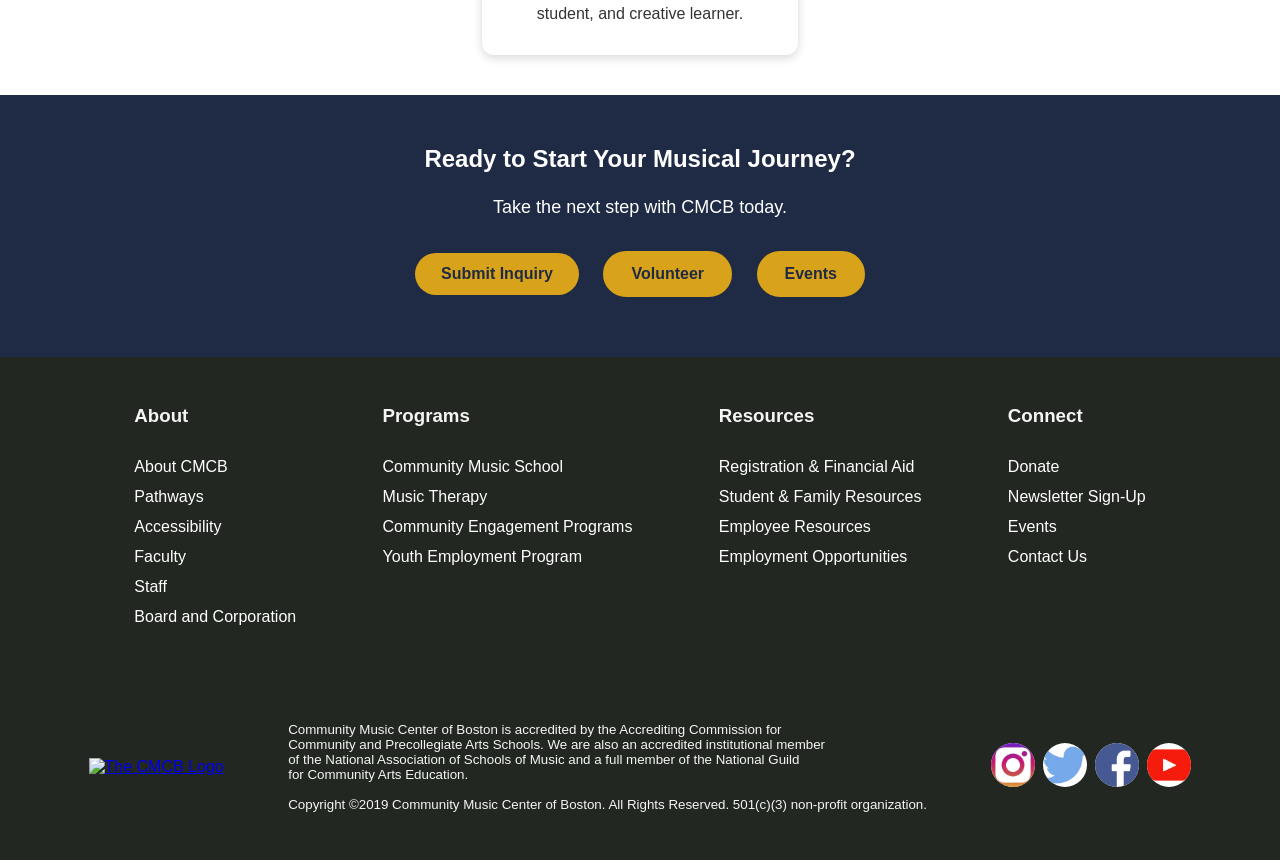
==== commit 43cbf488: "added favicons to all pages" ====
--- a/index.html
+++ b/index.html
@@ -7,12 +7,10 @@
   <link rel="stylesheet" href="./style.css">
   <link rel="stylesheet" href="./common.css">
   <script src="components/header.js" type="text/javascript" defer></script>
-  
   <script src="components/footer.js" type="text/javascript" defer></script>
-  <script src="script.js" defer></script> 
-
-
+  <script src="script.js" defer></script>
   <title>Community Music Center of Boston | CMCB</title>
+  <link rel="icon" href="favicon.jpg">
 </head>
 
 <body>
@@ -20,84 +18,86 @@
   <header-component></header-component>
 
   <main>
-  <section class="hero">
-    <div class="hero-content">
-      <h1>Music Education for Every Age and Stage</h1>
-      <p>Explore private lessons, group classes, community programs, and student pathways for learners throughout Boston.</p>
-      <button id="registerBtn" class="secondary-btn">Register Now</button> 
-      <button id="donateBtn" class="secondary-btn">Donate</button>
-    </div>
-  </section>
+    <section class="hero">
+      <div class="hero-content">
+        <h1>Music Education for Every Age and Stage</h1>
+        <p>Explore private lessons, group classes, community programs, and student pathways for learners throughout
+          Boston.</p>
+        <button id="registerBtn" class="secondary-btn">Register Now</button>
+        <button id="donateBtn" class="secondary-btn">Donate</button>
+      </div>
+    </section>
 
-  <section class="intro">
-    <h2>Welcome to CMCB</h2>
-    <p>Community Music Center of Boston provides accessible, learner-centered music education that supports students, families, and the broader community.</p>
-  </section>
+    <section class="intro">
+      <h2>Welcome to CMCB</h2>
+      <p>Community Music Center of Boston provides accessible, learner-centered music education that supports students,
+        families, and the broader community.</p>
+    </section>
 
-  <section class="programs">
-    <h2>Featured Programs</h2>
-    <div class="card-container">
-      <div class="card">
-        <h3>Private Lessons</h3>
-        <p>Personalized instruction for students at every skill level.</p>
+    <section class="programs">
+      <h2>Featured Programs</h2>
+      <div class="card-container">
+        <div class="card">
+          <h3>Private Lessons</h3>
+          <p>Personalized instruction for students at every skill level.</p>
+        </div>
+        <div class="card">
+          <h3>Group Classes</h3>
+          <p>Collaborative learning experiences that build confidence and creativity.</p>
+        </div>
+        <div class="card">
+          <h3>Community Programs</h3>
+          <p>Accessible music opportunities designed to serve Boston communities.</p>
+        </div>
       </div>
-      <div class="card">
-        <h3>Group Classes</h3>
-        <p>Collaborative learning experiences that build confidence and creativity.</p>
+    </section>
+
+    <section class="pathways">
+      <h2>Student Pathways</h2>
+      <div class="card-container">
+        <div class="card">
+          <h3>Explore</h3>
+          <p>Discover instruments, rhythm, and musical creativity.</p>
+        </div>
+        <div class="card">
+          <h3>Learn</h3>
+          <p>Build strong foundations through guided music education.</p>
+        </div>
+        <div class="card">
+          <h3>Perform</h3>
+          <p>Gain confidence through recitals, showcases, and performances.</p>
+        </div>
+        <div class="card">
+          <h3>Grow</h3>
+          <p>Continue developing as a musician, student, and creative learner.</p>
+        </div>
       </div>
-      <div class="card">
-        <h3>Community Programs</h3>
-        <p>Accessible music opportunities designed to serve Boston communities.</p>
-      </div>
-    </div>
-  </section>
+    </section>
 
-  <section class="pathways">
-    <h2>Student Pathways</h2>
-    <div class="card-container">
-      <div class="card">
-        <h3>Explore</h3>
-        <p>Discover instruments, rhythm, and musical creativity.</p>
-      </div>
-      <div class="card">
-        <h3>Learn</h3>
-        <p>Build strong foundations through guided music education.</p>
-      </div>
-      <div class="card">
-        <h3>Perform</h3>
-        <p>Gain confidence through recitals, showcases, and performances.</p>
-      </div>
-      <div class="card">
-        <h3>Grow</h3>
-        <p>Continue developing as a musician, student, and creative learner.</p>
-      </div>
-    </div>
-  </section>
-
-  <section class="cta">
-    <h2>Ready to Start Your Musical Journey?</h2>
-    <p>Take the next step with CMCB today.</p>
-    <button id="inquiryBtn">Submit Inquiry</button>
-    <button id="volunteerBtn" class="secondary-btn">Volunteer</button>
-    <button id="eventsBtn" class="secondary-btn">Events</button>
-  </section>
-</main> 
+    <section class="cta">
+      <h2>Ready to Start Your Musical Journey?</h2>
+      <p>Take the next step with CMCB today.</p>
+      <button id="inquiryBtn">Submit Inquiry</button>
+      <button id="volunteerBtn" class="secondary-btn">Volunteer</button>
+      <button id="eventsBtn" class="secondary-btn">Events</button>
+    </section>
+  </main>
 
 
-  
+
   <footer-component></footer-component>
   <script>
-  const registerBtn = document.getElementById("registerBtn");
+    const registerBtn = document.getElementById("registerBtn");
 
-  registerBtn.addEventListener("click", function () {
-    window.open("https://cmcb.asapconnected.com/?org=5521", "_blank");
-  });
-  const donateBtn = document.getElementById("donateBtn");
+    registerBtn.addEventListener("click", function () {
+      window.open("https://cmcb.asapconnected.com/?org=5521", "_blank");
+    });
+    const donateBtn = document.getElementById("donateBtn");
 
-donateBtn.addEventListener("click", function () {
-  window.open("https://cmcb.org/donate/", "_blank");
-}); 
-</script> 
+    donateBtn.addEventListener("click", function () {
+      window.open("https://cmcb.org/donate/", "_blank");
+    }); 
+  </script>
 </body>
 
 </html>
--- a/style.css
+++ b/style.css
@@ -1,12 +1,12 @@
 /* Global Styles */
 
 b:root {
-  --navy: #1F2A44;
-  --gold: #D9A21B;
-  --gold-hover: #C48F15;
-  --white: #FFFFFF;
-  --text: #333333;
-  --light-gray: #F5F5F5;
+    --navy: #1F2A44;
+    --gold: #D9A21B;
+    --gold-hover: #C48F15;
+    --white: #FFFFFF;
+    --text: #333333;
+    --light-gray: #F5F5F5;
 }
 
 body {
@@ -18,6 +18,7 @@
 
 main {
     width: 100%;
+    padding-top: 140px;
 }
 
 h1,
@@ -34,11 +35,9 @@
 
 .hero {
     background-image:
-    linear-gradient(
-        rgba(31,42,68,.55),
-        rgba(31,42,68,.55)
-    ),
-    url("./media/hero.PNG");
+        linear-gradient(rgba(31, 42, 68, .55),
+            rgba(31, 42, 68, .55)),
+        url("./media/hero.PNG");
     background-size: cover;
     background-position: center;
     background-repeat: no-repeat;
@@ -51,16 +50,16 @@
 
     text-align: center;
     color: white;
-} 
+}
 
 .hero-content {
     max-width: 850px;
     margin: 0 auto;
-    background: rgba(255,255,255,.15);
+    background: rgba(255, 255, 255, .15);
     backdrop-filter: blur(4px);
     padding: 40px;
     border-radius: 12px;
-} 
+}
 
 .hero h1 {
     font-size: 44px;
@@ -93,7 +92,7 @@
     background-color: var(--gold-hover);
     transform: translateY(-2px);
     transition: .3s ease;
-} 
+}
 
 .secondary-btn {
     background-color: white;
@@ -135,15 +134,17 @@
     width: 260px;
     padding: 28px;
     border-radius: 12px;
-    box-shadow: 0 3px 10px rgba(0,0,0,0.15);
+    box-shadow: 0 3px 10px rgba(0, 0, 0, 0.15);
     transition: .3s ease;
 }
+
 .card:hover {
     transform: translateY(-5px);
-    box-shadow: 0 6px 20px rgba(0,0,0,0.20);
-
-    
-}
+    box-shadow: 0 6px 20px rgba(0, 0, 0, 0.20);
+
+
+}
+
 .card h3 {
     color: #1F2A44;
     margin-bottom: 12px;
@@ -205,35 +206,36 @@
     .cta {
         padding: 45px 18px;
     }
-} 
+}
+
 .secondary-btn {
-  background-color: #D9A21B;
-  color: #1F2A44;
-  border: 2px solid #D9A21B;
+    background-color: #D9A21B;
+    color: #1F2A44;
+    border: 2px solid #D9A21B;
 }
 
 .secondary-btn:hover {
-  background-color: #C48F15;
-  border-color: #C48F15;
+    background-color: #C48F15;
+    border-color: #C48F15;
 }
 
 .intro,
 .programs,
 .pathways {
-  padding: 40px 20px;
+    padding: 40px 20px;
 }
 
 .cta {
-  padding: 50px 20px;
+    padding: 50px 20px;
 }
 
 .card-container {
-  margin-top: 25px;
+    margin-top: 25px;
 }
 
 .card {
-  border-top: 4px solid #D9A21B;
-} 
+    border-top: 4px solid #D9A21B;
+}
 
 #mobile-menu-toggle {
     display: none;
@@ -247,21 +249,22 @@
     #desktop-menu-toggle {
         display: none;
     }
-} 
+}
+
 #mobile-menu-toggle {
-  display: none !important;
+    display: none !important;
 }
 
 #desktop-menu-toggle {
-  display: inline-block !important;
+    display: inline-block !important;
 }
 
 @media (max-width: 768px) {
-  #mobile-menu-toggle {
-    display: block !important;
-  }
-
-  #desktop-menu-toggle {
-    display: none !important;
-  }
-} +    #mobile-menu-toggle {
+        display: block !important;
+    }
+
+    #desktop-menu-toggle {
+        display: none !important;
+    }
+}
--- a/common.css
+++ b/common.css
@@ -187,9 +187,12 @@
   nav,
   footer,
   #more-links,
+  #nav-btns,
   #credits {
     display: flex;
     flex-direction: column;
+    align-items: center;
+    margin: 0;
   }
 
   #desktop-menu-toggle {
@@ -202,6 +205,10 @@
 
   #pop-up-menu {
     top: 180px;
+  }
+
+  #more-links, #credits {
+    gap: 44px;
   }
 }
 
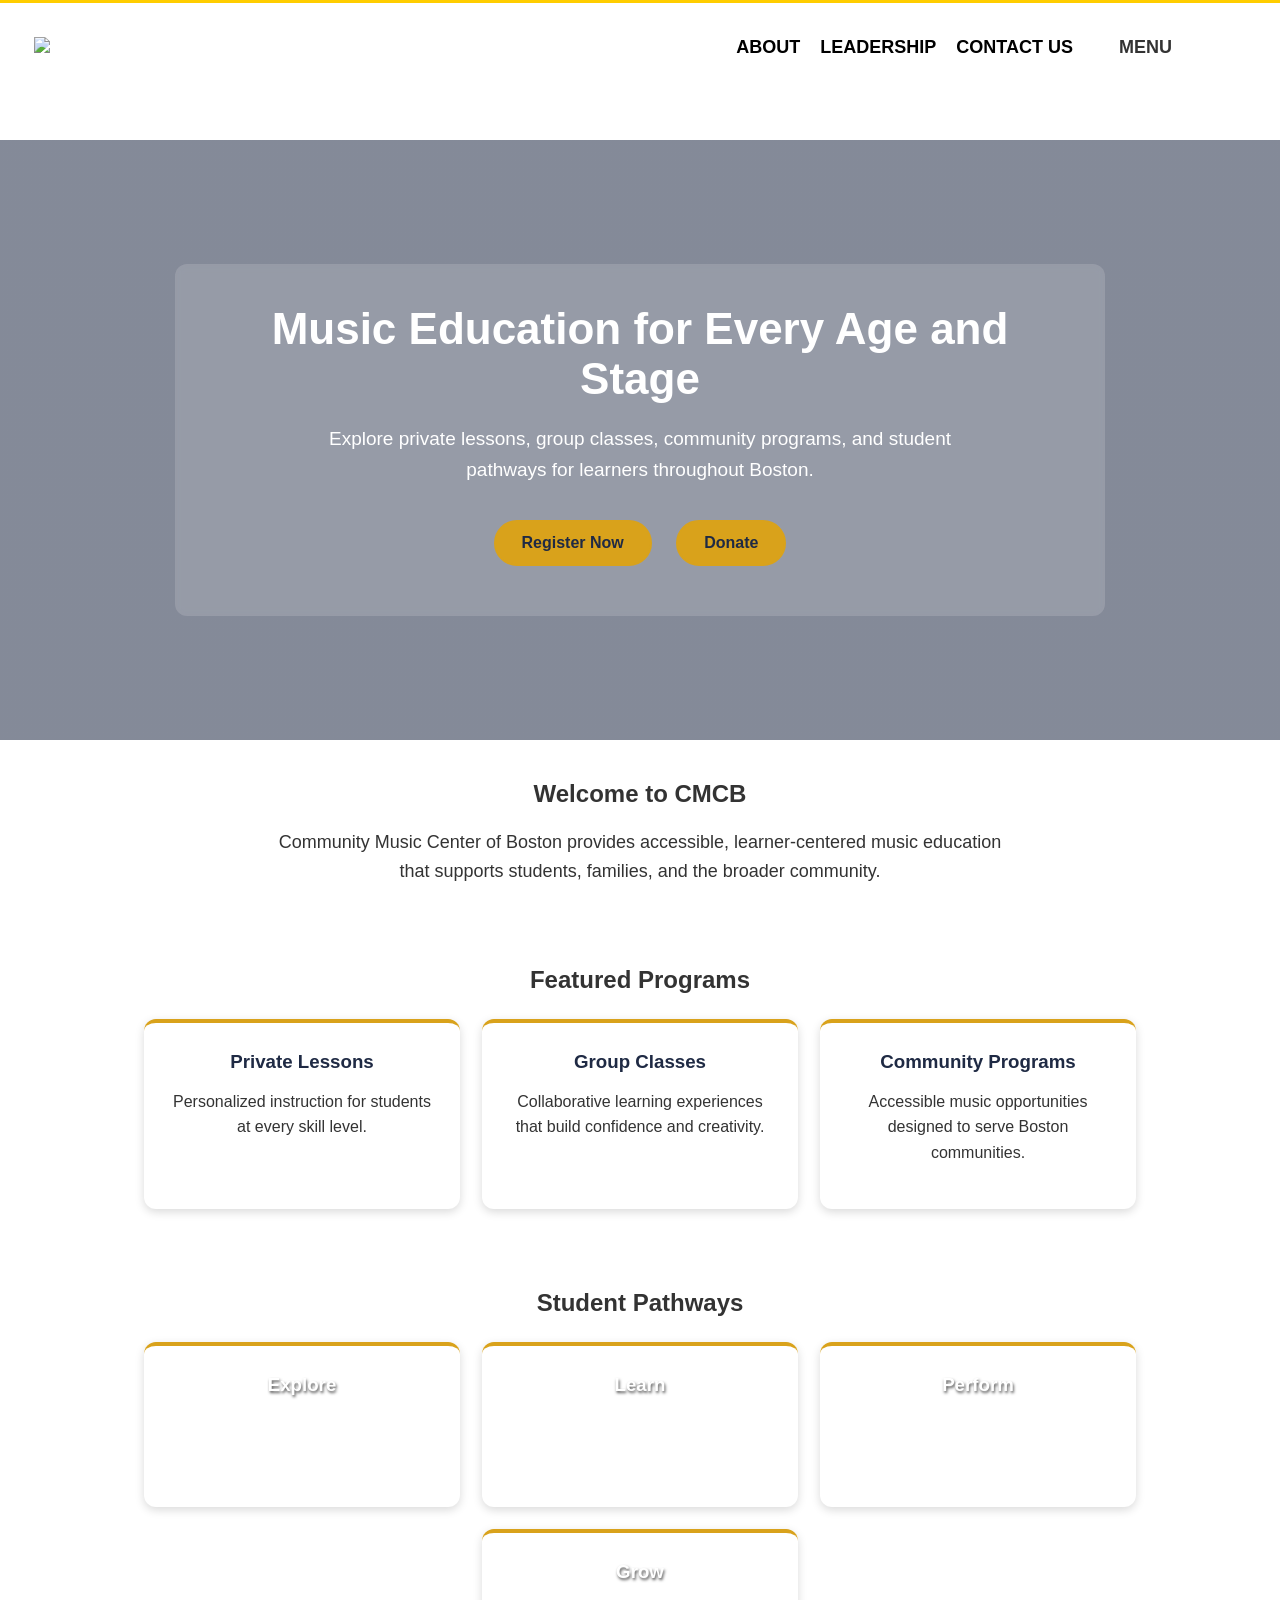
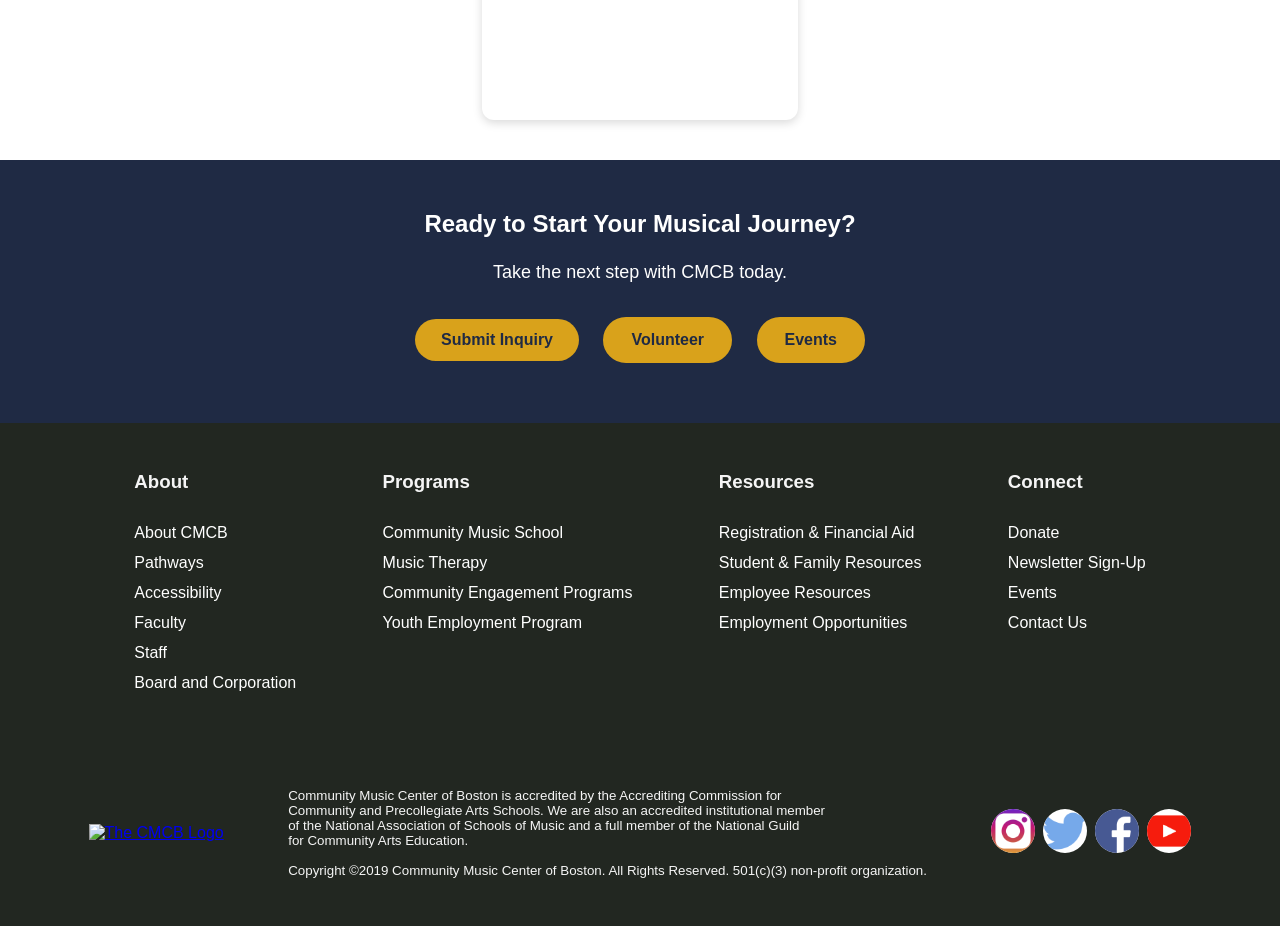
==== commit be98f320: "pathways" ====
--- a/index.html
+++ b/index.html
@@ -7,10 +7,12 @@
   <link rel="stylesheet" href="./style.css">
   <link rel="stylesheet" href="./common.css">
   <script src="components/header.js" type="text/javascript" defer></script>
+  
   <script src="components/footer.js" type="text/javascript" defer></script>
-  <script src="script.js" defer></script>
+  <script src="script.js" defer></script> 
+
+
   <title>Community Music Center of Boston | CMCB</title>
-  <link rel="icon" href="favicon.jpg">
 </head>
 
 <body>
@@ -18,86 +20,84 @@
   <header-component></header-component>
 
   <main>
-    <section class="hero">
-      <div class="hero-content">
-        <h1>Music Education for Every Age and Stage</h1>
-        <p>Explore private lessons, group classes, community programs, and student pathways for learners throughout
-          Boston.</p>
-        <button id="registerBtn" class="secondary-btn">Register Now</button>
-        <button id="donateBtn" class="secondary-btn">Donate</button>
+  <section class="hero">
+    <div class="hero-content">
+      <h1>Music Education for Every Age and Stage</h1>
+      <p>Explore private lessons, group classes, community programs, and student pathways for learners throughout Boston.</p>
+      <button id="registerBtn" class="secondary-btn">Register Now</button> 
+      <button id="donateBtn" class="secondary-btn">Donate</button>
+    </div>
+  </section>
+
+  <section class="intro">
+    <h2>Welcome to CMCB</h2>
+    <p>Community Music Center of Boston provides accessible, learner-centered music education that supports students, families, and the broader community.</p>
+  </section>
+
+  <section class="programs">
+    <h2>Featured Programs</h2>
+    <div class="card-container">
+      <div class="card">
+        <h3>Private Lessons</h3>
+        <p>Personalized instruction for students at every skill level.</p>
       </div>
-    </section>
+      <div class="card">
+        <h3>Group Classes</h3>
+        <p>Collaborative learning experiences that build confidence and creativity.</p>
+      </div>
+      <div class="card">
+        <h3>Community Programs</h3>
+        <p>Accessible music opportunities designed to serve Boston communities.</p>
+      </div>
+    </div>
+  </section>
 
-    <section class="intro">
-      <h2>Welcome to CMCB</h2>
-      <p>Community Music Center of Boston provides accessible, learner-centered music education that supports students,
-        families, and the broader community.</p>
-    </section>
+  <section class="pathways">
+    <h2>Student Pathways</h2>
+    <div class="card-container">
+      <div class="card" id="explore-card">
+        <h3>Explore</h3>
+        <p>Discover instruments, rhythm, and musical creativity.</p>
+      </div>
+      <div class="card" id="learn-card">
+        <h3>Learn</h3>
+        <p>Build strong foundations through guided music education.</p>
+      </div>
+      <div class="card" id="perform-card">
+        <h3>Perform</h3>
+        <p>Gain confidence through recitals, showcases, and performances.</p>
+      </div>
+      <div class="card" id="grow-card">
+        <h3>Grow</h3>
+        <p>Continue developing as a musician, student, and creative learner.</p>
+      </div>
+    </div>
+  </section>
 
-    <section class="programs">
-      <h2>Featured Programs</h2>
-      <div class="card-container">
-        <div class="card">
-          <h3>Private Lessons</h3>
-          <p>Personalized instruction for students at every skill level.</p>
-        </div>
-        <div class="card">
-          <h3>Group Classes</h3>
-          <p>Collaborative learning experiences that build confidence and creativity.</p>
-        </div>
-        <div class="card">
-          <h3>Community Programs</h3>
-          <p>Accessible music opportunities designed to serve Boston communities.</p>
-        </div>
-      </div>
-    </section>
-
-    <section class="pathways">
-      <h2>Student Pathways</h2>
-      <div class="card-container">
-        <div class="card">
-          <h3>Explore</h3>
-          <p>Discover instruments, rhythm, and musical creativity.</p>
-        </div>
-        <div class="card">
-          <h3>Learn</h3>
-          <p>Build strong foundations through guided music education.</p>
-        </div>
-        <div class="card">
-          <h3>Perform</h3>
-          <p>Gain confidence through recitals, showcases, and performances.</p>
-        </div>
-        <div class="card">
-          <h3>Grow</h3>
-          <p>Continue developing as a musician, student, and creative learner.</p>
-        </div>
-      </div>
-    </section>
-
-    <section class="cta">
-      <h2>Ready to Start Your Musical Journey?</h2>
-      <p>Take the next step with CMCB today.</p>
-      <button id="inquiryBtn">Submit Inquiry</button>
-      <button id="volunteerBtn" class="secondary-btn">Volunteer</button>
-      <button id="eventsBtn" class="secondary-btn">Events</button>
-    </section>
-  </main>
+  <section class="cta">
+    <h2>Ready to Start Your Musical Journey?</h2>
+    <p>Take the next step with CMCB today.</p>
+    <button id="inquiryBtn">Submit Inquiry</button>
+    <button id="volunteerBtn" class="secondary-btn">Volunteer</button>
+    <button id="eventsBtn" class="secondary-btn">Events</button>
+  </section>
+</main> 
 
 
-
+  
   <footer-component></footer-component>
   <script>
-    const registerBtn = document.getElementById("registerBtn");
+  const registerBtn = document.getElementById("registerBtn");
 
-    registerBtn.addEventListener("click", function () {
-      window.open("https://cmcb.asapconnected.com/?org=5521", "_blank");
-    });
-    const donateBtn = document.getElementById("donateBtn");
+  registerBtn.addEventListener("click", function () {
+    window.open("https://cmcb.asapconnected.com/?org=5521", "_blank");
+  });
+  const donateBtn = document.getElementById("donateBtn");
 
-    donateBtn.addEventListener("click", function () {
-      window.open("https://cmcb.org/donate/", "_blank");
-    }); 
-  </script>
+donateBtn.addEventListener("click", function () {
+  window.open("https://cmcb.org/donate/", "_blank");
+}); 
+</script> 
 </body>
 
 </html>
--- a/style.css
+++ b/style.css
@@ -136,6 +136,9 @@
     border-radius: 12px;
     box-shadow: 0 3px 10px rgba(0, 0, 0, 0.15);
     transition: .3s ease;
+    background-position: center;
+    background-size: 500px;
+    background-repeat: no-repeat;
 }
 
 .card:hover {
@@ -150,8 +153,31 @@
     margin-bottom: 12px;
 }
 
-.card p {
+.pathways .card h3 {
+    color: #ffffff;
+    text-shadow: 1px 2px 3px rgba(0, 0, 0, 0.676);
+    background-color: #ffffff36;
+    border-radius: 10px;
+}
+.pathways .card p  {
+    color: #FFFFFF;
     font-size: 16px;
+    backdrop-filter: blur(3px);
+    border-radius: 10px;
+    padding: 10px;
+
+}
+#explore-card {
+    background-image: url(https://cmcb.org/wp-content/uploads/2025/05/SSL3337-1536x1024.jpg);
+}
+#learn-card {
+    background-image: url(https://cmcb.org/wp-content/uploads/2025/04/CMCB-202-303-23-RueSakayama-180-1-edited-768x595.jpg);
+}
+#perform-card {
+    background-image: url(https://cmcb.org/wp-content/uploads/2025/05/SSL2622-1536x1024.jpg);
+}
+#grow-card {
+    background-image: url(https://cmcb.org/wp-content/uploads/2025/04/CMCB-202-303-23-RueSakayama-163-768x512.jpg);
 }
 
 /* Impact Section */
--- a/common.css
+++ b/common.css
@@ -27,6 +27,7 @@
 
 #nav-btns {
   display: flex;
+  align-items: center;
 }
 
 .nav a {
